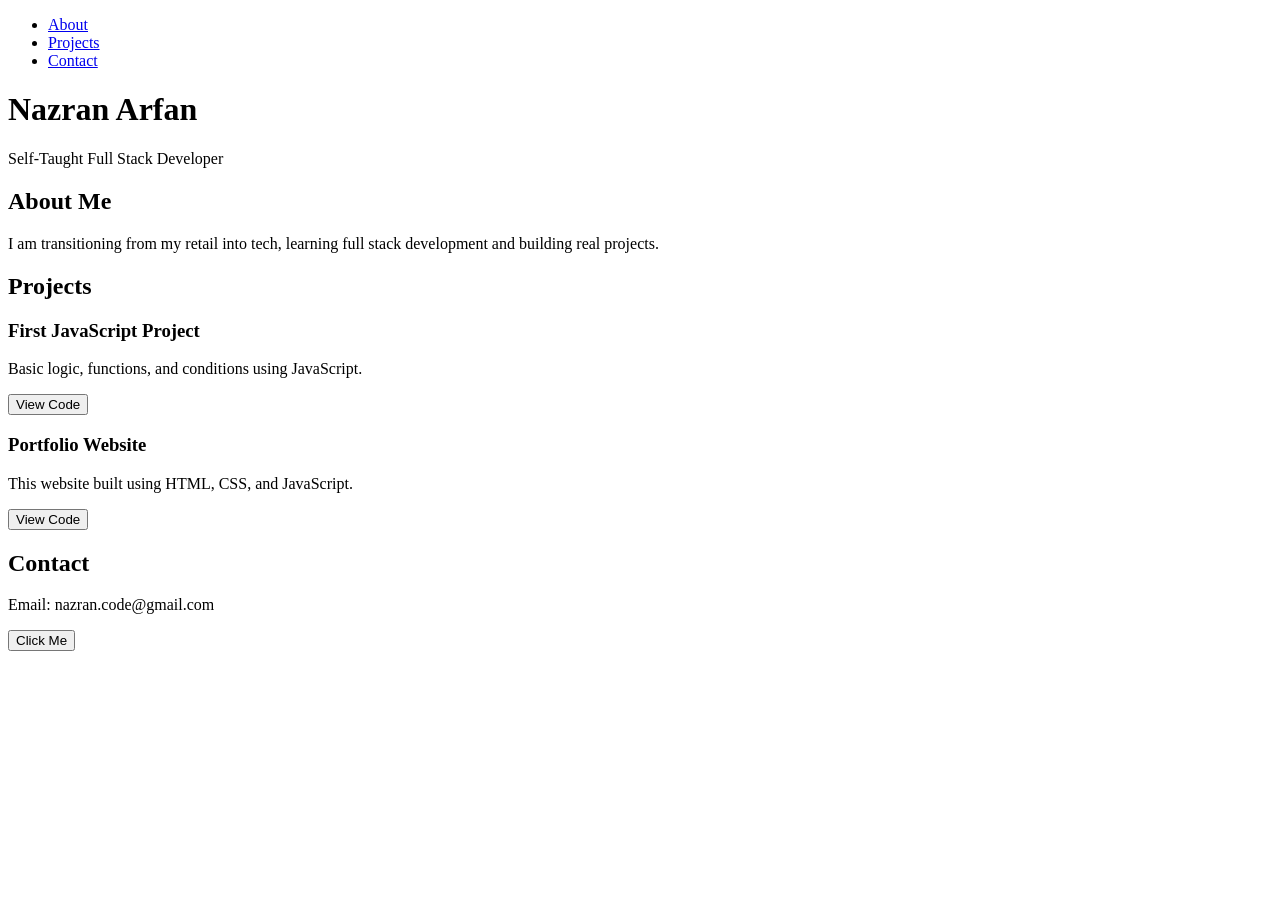
==== index.html @ b0175e51 "fix: rename to index.html" ====
<!DOCTYPE html>
<html lang="en">
<head>
    <meta charset="UTF-8">
    <meta name="viewport" content="width=device-width, initial-scale=1.0">
    <title>Nazran Arfan Portfolio</title>
</head>
<body>

    <nav>
        <ul>
            <li><a href="#about">About</a></li>
            <li><a href="#projects">Projects</a></li>
            <li><a href="#contact">Contact</a></li>
        </ul>
    </nav>

    <header>
        <h1>Nazran Arfan</h1>
         <p>Self-Taught Full Stack Developer</p>
    </header>

    <section id="about">
        <h2>About Me</h2>
        <p>I am transitioning from my retail into tech, learning full stack development and building real projects.</p>
    </section>

    <section id="projects">
        <h2>Projects</h2>

        <div class="project-card">
            <h3>First JavaScript Project</h3>
            <p>Basic logic, functions, and conditions using JavaScript.</p>
            <button onclick="viewCode()">View Code</button>
        </div>

        <div class="project-card">
            <h3>Portfolio Website</h3>
            <p>This website built using HTML, CSS, and JavaScript.</p>
            <button onclick="viewCode()">View Code</button>
        </div>
    </section>

    <section id="contact">
        <h2>Contact</h2>
        <p>Email: nazran.code@gmail.com</p>
    </section>
    
    <button onclick="showMessage()">Click Me</button>

    <script src="script.js"></script>

</body>
</html>
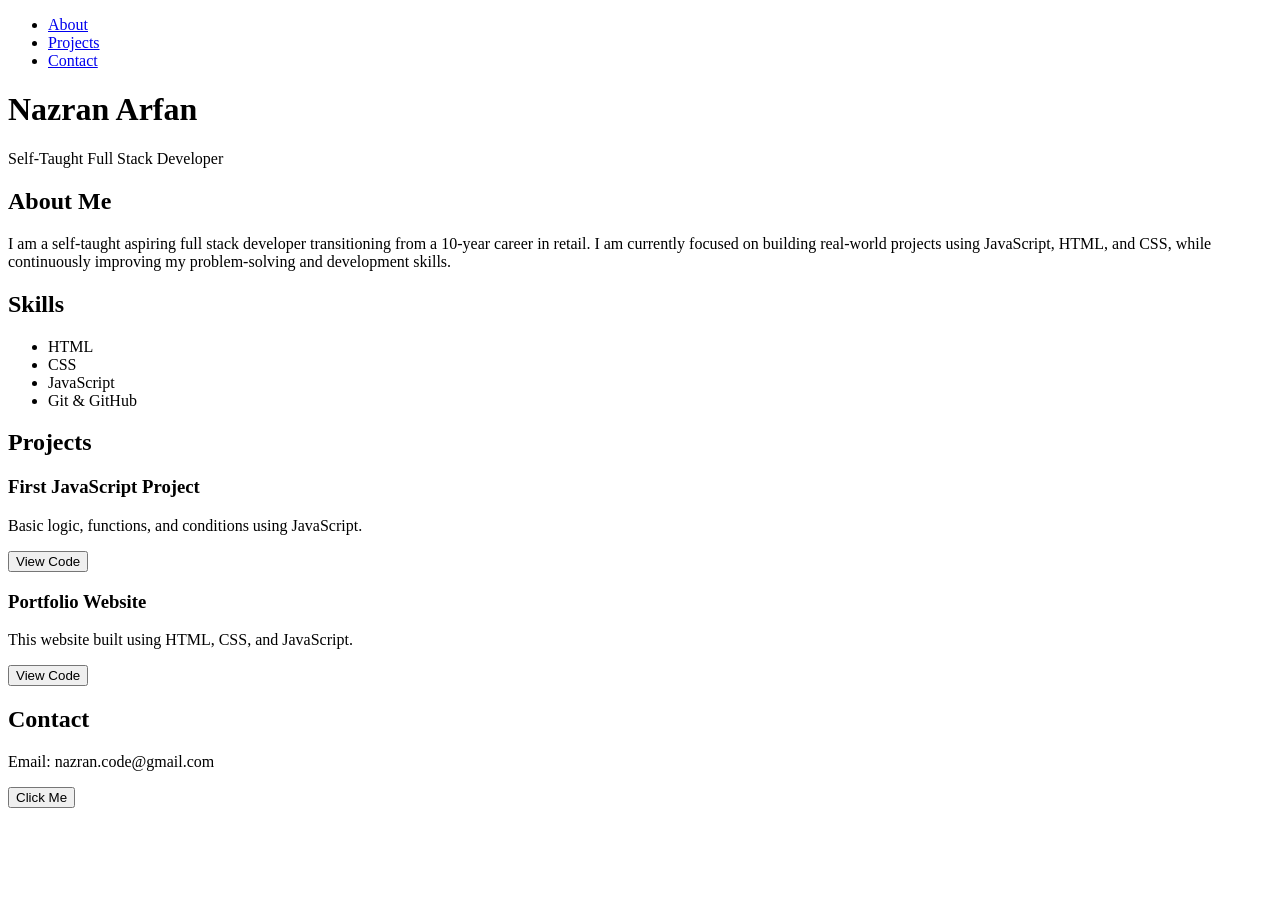
==== commit da447b80: "improving about section and skills" ====
--- a/index.html
+++ b/index.html
@@ -22,7 +22,21 @@
 
     <section id="about">
         <h2>About Me</h2>
-        <p>I am transitioning from my retail into tech, learning full stack development and building real projects.</p>
+        <p>
+            I am a self-taught aspiring full stack developer transitioning from a 10-year career in retail. 
+            I am currently focused on building real-world projects using JavaScript, HTML, and CSS, 
+            while continuously improving my problem-solving and development skills.
+        </p>
+    </section>
+
+    <section id="skills">
+        <h2>Skills</h2>
+        <ul>
+            <li>HTML</li>
+            <li>CSS</li>
+            <li>JavaScript</li>
+            <li>Git & GitHub</li>
+        </ul>
     </section>
 
     <section id="projects">
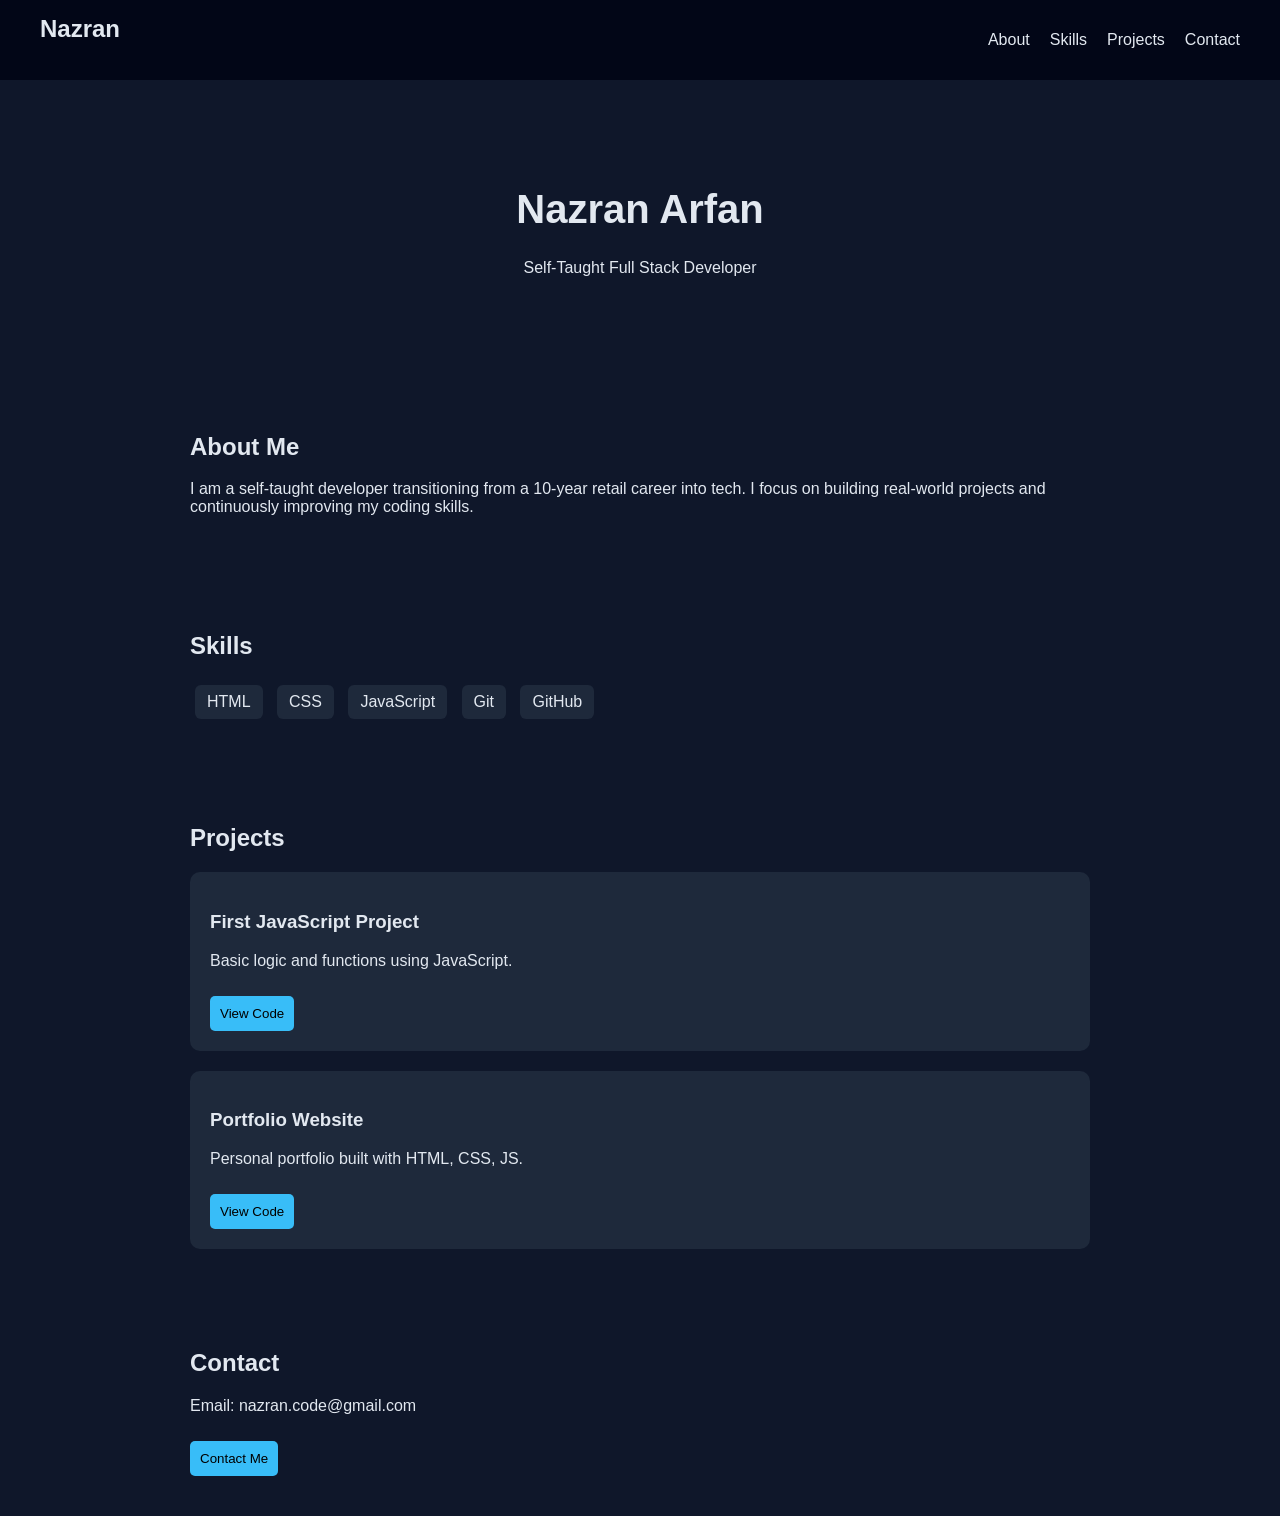
==== commit be67cba8: "portfolio v2 - modern User Interface" ====
--- a/index.html
+++ b/index.html
@@ -4,12 +4,15 @@
     <meta charset="UTF-8">
     <meta name="viewport" content="width=device-width, initial-scale=1.0">
     <title>Nazran Arfan Portfolio</title>
+    <link rel="stylesheet" href="style.css">
 </head>
 <body>
 
     <nav>
+        <h2 class="logo">Nazran</h2>
         <ul>
             <li><a href="#about">About</a></li>
+            <li><a href="#skills">Skills</a></li>
             <li><a href="#projects">Projects</a></li>
             <li><a href="#contact">Contact</a></li>
         </ul>
@@ -17,26 +20,26 @@
 
     <header>
         <h1>Nazran Arfan</h1>
-         <p>Self-Taught Full Stack Developer</p>
+        <p>Self-Taught Full Stack Developer</p>
     </header>
 
     <section id="about">
         <h2>About Me</h2>
         <p>
-            I am a self-taught aspiring full stack developer transitioning from a 10-year career in retail. 
-            I am currently focused on building real-world projects using JavaScript, HTML, and CSS, 
-            while continuously improving my problem-solving and development skills.
+            I am a self-taught developer transitioning from a 10-year retail career into tech.
+            I focus on building real-world projects and continuously improving my coding skills.
         </p>
     </section>
 
     <section id="skills">
         <h2>Skills</h2>
-        <ul>
-            <li>HTML</li>
-            <li>CSS</li>
-            <li>JavaScript</li>
-            <li>Git & GitHub</li>
-        </ul>
+        <div class="skills">
+            <span>HTML</span>
+            <span>CSS</span>
+            <span>JavaScript</span>
+            <span>Git</span>
+            <span>GitHub</span>
+        </div>
     </section>
 
     <section id="projects">
@@ -44,23 +47,22 @@
 
         <div class="project-card">
             <h3>First JavaScript Project</h3>
-            <p>Basic logic, functions, and conditions using JavaScript.</p>
-            <button onclick="viewCode()">View Code</button>
+            <p>Basic logic and functions using JavaScript.</p>
+            <button onclick="openProject()">View Code</button>
         </div>
 
         <div class="project-card">
             <h3>Portfolio Website</h3>
-            <p>This website built using HTML, CSS, and JavaScript.</p>
-            <button onclick="viewCode()">View Code</button>
+            <p>Personal portfolio built with HTML, CSS, JS.</p>
+            <button onclick="openProject()">View Code</button>
         </div>
     </section>
 
     <section id="contact">
         <h2>Contact</h2>
         <p>Email: nazran.code@gmail.com</p>
+        <button onclick="contactMe()">Contact Me</button>
     </section>
-    
-    <button onclick="showMessage()">Click Me</button>
 
     <script src="script.js"></script>
 
--- a/style.css
+++ b/style.css
@@ -0,0 +1,86 @@
+body {
+  font-family: Arial;
+  margin: 0;
+  background: #0f172a;
+  color: #e2e8f0;
+}
+
+/* NAV */
+nav {
+  display: flex;
+  justify-content: space-between;
+  padding: 15px 40px;
+  background: #020617;
+}
+
+.logo {
+  margin: 0;
+}
+
+nav ul {
+  list-style: none;
+  display: flex;
+}
+
+nav ul li {
+  margin-left: 20px;
+}
+
+nav ul li a {
+  color: #e2e8f0;
+  text-decoration: none;
+}
+
+/* HEADER */
+header {
+  text-align: center;
+  padding: 80px 20px;
+}
+
+header h1 {
+  font-size: 40px;
+}
+
+/* SECTION */
+section {
+  padding: 40px 20px;
+  max-width: 900px;
+  margin: auto;
+}
+
+/* SKILLS */
+.skills span {
+  background: #1e293b;
+  padding: 8px 12px;
+  margin: 5px;
+  display: inline-block;
+  border-radius: 6px;
+}
+
+/* PROJECT */
+.project-card {
+  background: #1e293b;
+  padding: 20px;
+  margin-top: 20px;
+  border-radius: 10px;
+  transition: 0.2s;
+}
+
+.project-card:hover {
+  transform: translateY(-5px);
+}
+
+/* BUTTON */
+button {
+  margin-top: 10px;
+  padding: 10px;
+  background: #38bdf8;
+  border: none;
+  color: black;
+  cursor: pointer;
+  border-radius: 5px;
+}
+
+button:hover {
+  background: #0ea5e9;
+}
